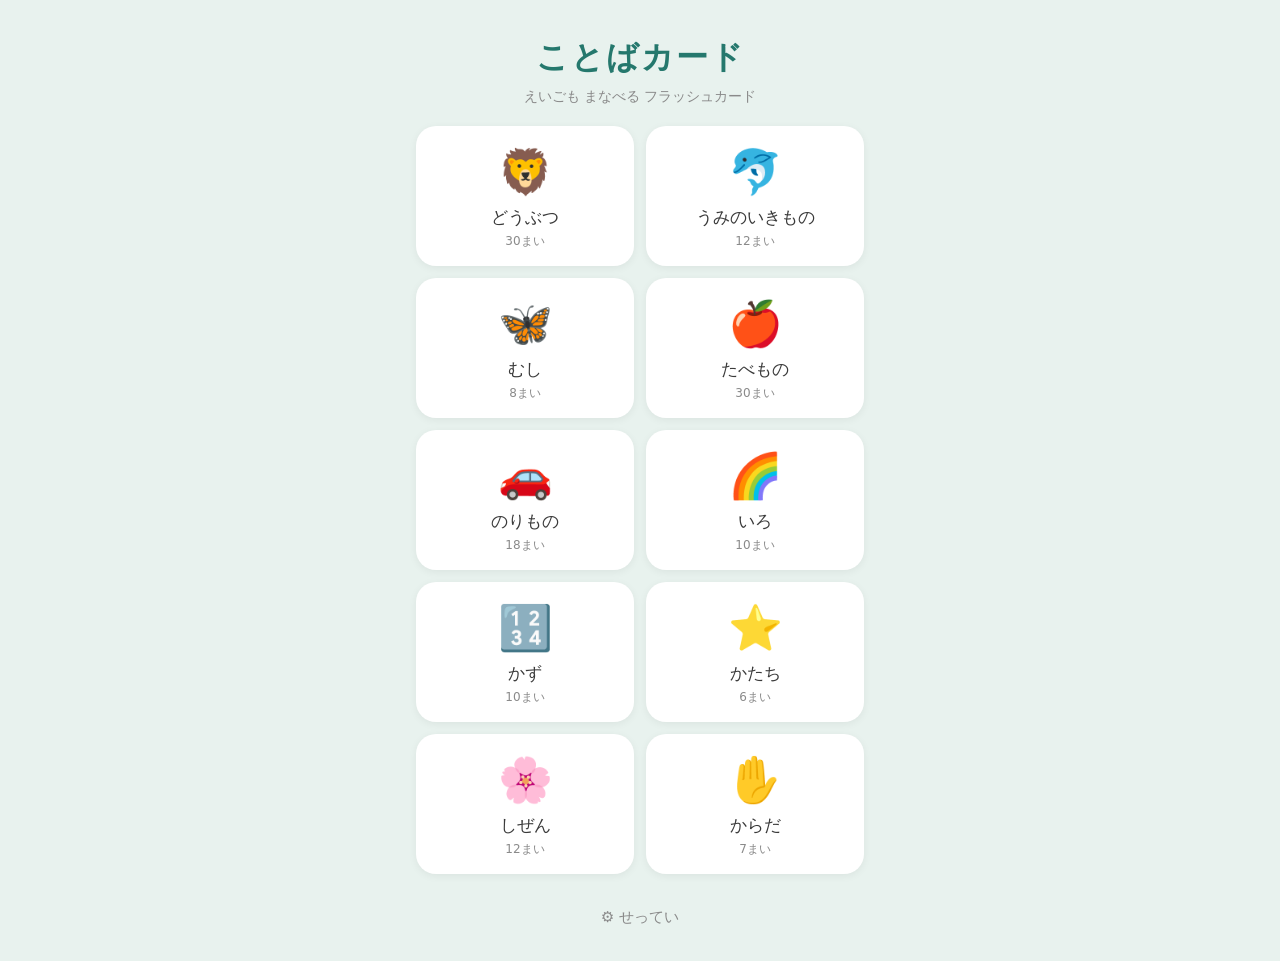
==== index.html @ 468d0690 "ことばカード v1: 英日バイリンガル知育フラッシュカード（音声読み上げ・クイズモード・PWA対応） Co-Authored-By: Claude Fable 5 <noreply@anthropic" ====
<!DOCTYPE html>
<html lang="ja">
<head>
  <meta charset="UTF-8">
  <meta name="viewport" content="width=device-width, initial-scale=1.0, maximum-scale=1.0, user-scalable=no">
  <title>ことばカード — 英語もまなべる知育フラッシュカード</title>
  <meta name="description" content="日本語と英語が学べる、お子さま向けの無料フラッシュカードアプリ。音声読み上げ・クイズモード付き。">
  <meta name="theme-color" content="#2f9e8f">
  <link rel="manifest" href="manifest.webmanifest">
  <link rel="icon" href="icons/icon.svg" type="image/svg+xml">
  <link rel="apple-touch-icon" href="icons/icon-180.png">
  <meta name="apple-mobile-web-app-capable" content="yes">
  <meta name="apple-mobile-web-app-status-bar-style" content="default">
  <meta name="apple-mobile-web-app-title" content="ことばカード">
  <link rel="stylesheet" href="styles.css">
</head>
<body>

  <!-- ホーム画面 -->
  <main id="home" class="screen">
    <header class="home-header">
      <h1>ことばカード</h1>
      <p class="subtitle">えいごも まなべる フラッシュカード</p>
    </header>
    <div class="deck-grid" id="deckGrid"></div>
    <footer class="home-footer">
      <button id="settingsBtn" class="text-btn">⚙️ せってい</button>
    </footer>
  </main>

  <!-- プレイ画面 -->
  <main id="player" class="screen hidden">
    <header class="player-header">
      <button id="closeBtn" class="icon-btn" aria-label="とじる">✕</button>
      <div class="progress-wrap">
        <div class="progress-label" id="progressLabel">1 / 10</div>
        <div class="progress-bar"><div class="progress-fill" id="progressFill"></div></div>
      </div>
      <button id="modeBtn" class="icon-btn" aria-label="モードきりかえ">❓</button>
    </header>

    <div class="card-area">
      <!-- フラッシュモード -->
      <div id="flashCard" class="card">
        <div class="card-emoji" id="cardEmoji">🍎</div>
        <div class="card-words">
          <button class="word-ja" id="wordJa">りんご <span class="speaker">🔊</span></button>
          <button class="word-en" id="wordEn">Apple <span class="speaker">🔊</span></button>
        </div>
      </div>

      <!-- クイズモード -->
      <div id="quizCard" class="card hidden">
        <div class="quiz-question">これは なにかな？</div>
        <div class="card-emoji quiz-emoji" id="quizEmoji">🍎</div>
        <div class="quiz-choices" id="quizChoices"></div>
      </div>
    </div>

    <div class="player-controls">
      <button id="prevBtn" class="ctrl-btn" aria-label="まえへ">◀</button>
      <button id="playBtn" class="play-btn" aria-label="じどうさいせい">▶</button>
      <button id="nextBtn" class="ctrl-btn" aria-label="つぎへ">▶</button>
    </div>
  </main>

  <!-- 設定モーダル -->
  <div id="settingsModal" class="modal hidden">
    <div class="modal-box">
      <h2>せってい</h2>
      <div class="setting-row">
        <span class="setting-label">ことば</span>
        <div class="seg" id="langSeg">
          <button data-v="both" class="on">りょうほう</button>
          <button data-v="ja">にほんご</button>
          <button data-v="en">えいご</button>
        </div>
      </div>
      <div class="setting-row">
        <span class="setting-label">はやさ</span>
        <div class="seg" id="speedSeg">
          <button data-v="slow">ゆっくり</button>
          <button data-v="normal" class="on">ふつう</button>
          <button data-v="fast">はやい</button>
        </div>
      </div>
      <div class="setting-row">
        <span class="setting-label">シャッフル</span>
        <div class="seg" id="shuffleSeg">
          <button data-v="off" class="on">じゅんばん</button>
          <button data-v="on">ばらばら</button>
        </div>
      </div>
      <button id="settingsClose" class="primary-btn">とじる</button>
    </div>
  </div>

  <script src="data.js"></script>
  <script src="app.js"></script>
</body>
</html>
---- styles.css ----
:root {
  --teal: #2f9e8f;
  --teal-dark: #25786d;
  --teal-bg: #e8f2ee;
  --cream: #faf7f2;
  --ink: #3a3a3a;
  --gray: #8a8a8a;
  --card: #ffffff;
  --red: #e57368;
  --yellow: #f5d442;
}

* { margin: 0; padding: 0; box-sizing: border-box; -webkit-tap-highlight-color: transparent; }

html, body { height: 100%; }

body {
  font-family: "Hiragino Maru Gothic ProN", "Hiragino Kaku Gothic ProN", "Yu Gothic", system-ui, sans-serif;
  background: var(--teal-bg);
  color: var(--ink);
  overscroll-behavior: none;
  -webkit-user-select: none;
  user-select: none;
}

.screen {
  max-width: 480px;
  margin: 0 auto;
  min-height: 100dvh;
  display: flex;
  flex-direction: column;
  padding: env(safe-area-inset-top) 16px env(safe-area-inset-bottom);
}

.hidden { display: none !important; }

/* ---------- ホーム ---------- */
.home-header { text-align: center; padding: 36px 0 20px; }
.home-header h1 { font-size: 32px; color: var(--teal-dark); letter-spacing: 2px; }
.subtitle { color: var(--gray); font-size: 14px; margin-top: 8px; }

.deck-grid {
  display: grid;
  grid-template-columns: 1fr 1fr;
  gap: 12px;
  padding-bottom: 16px;
}

.deck-btn {
  background: var(--card);
  border: none;
  border-radius: 20px;
  padding: 20px 12px 16px;
  font-family: inherit;
  font-size: 17px;
  color: var(--ink);
  box-shadow: 0 2px 8px rgba(0,0,0,0.06);
  cursor: pointer;
  transition: transform 0.1s;
}
.deck-btn:active { transform: scale(0.96); }
.deck-btn .deck-emoji { font-size: 44px; display: block; margin-bottom: 8px; }
.deck-btn .deck-count { display: block; font-size: 12px; color: var(--gray); margin-top: 4px; }

.home-footer { text-align: center; padding: 8px 0 24px; margin-top: auto; }
.text-btn {
  background: none; border: none; font-family: inherit;
  font-size: 15px; color: var(--gray); cursor: pointer; padding: 10px;
}

/* ---------- プレイヤー ---------- */
.player-header {
  display: flex;
  align-items: center;
  gap: 12px;
  padding: 16px 0 8px;
}

.icon-btn {
  background: var(--card);
  border: none;
  border-radius: 50%;
  width: 44px; height: 44px;
  font-size: 18px;
  color: var(--ink);
  cursor: pointer;
  box-shadow: 0 1px 4px rgba(0,0,0,0.08);
  flex-shrink: 0;
}
.icon-btn:active { transform: scale(0.94); }

.progress-wrap { flex: 1; }
.progress-label { text-align: center; font-size: 14px; color: var(--ink); margin-bottom: 6px; }
.progress-bar { height: 6px; background: rgba(0,0,0,0.08); border-radius: 3px; overflow: hidden; }
.progress-fill { height: 100%; width: 10%; background: var(--teal); border-radius: 3px; transition: width 0.3s; }

.card-area {
  flex: 1;
  display: flex;
  align-items: center;
  justify-content: center;
  padding: 12px 0;
}

.card {
  background: var(--card);
  border-radius: 28px;
  width: 100%;
  min-height: 420px;
  display: flex;
  flex-direction: column;
  align-items: center;
  justify-content: center;
  gap: 12px;
  box-shadow: 0 4px 16px rgba(0,0,0,0.08);
  padding: 24px;
  animation: cardIn 0.25s ease;
}

@keyframes cardIn {
  from { opacity: 0; transform: translateX(24px); }
  to   { opacity: 1; transform: translateX(0); }
}

.card-emoji {
  font-size: 140px;
  line-height: 1.2;
}

.card-words { display: flex; flex-direction: column; align-items: center; gap: 4px; }

.word-ja, .word-en {
  background: none; border: none; cursor: pointer;
  font-family: inherit;
  padding: 8px 16px;
  border-radius: 14px;
}
.word-ja { font-size: 34px; font-weight: bold; color: var(--teal-dark); }
.word-en { font-size: 22px; color: var(--gray); }
.word-ja:active, .word-en:active { background: var(--teal-bg); }
.speaker { font-size: 0.6em; vertical-align: middle; opacity: 0.6; }

/* ---------- クイズ ---------- */
.quiz-question { font-size: 22px; color: var(--ink); font-weight: bold; }
.quiz-emoji { font-size: 110px; }

.quiz-choices {
  display: flex;
  flex-direction: column;
  gap: 10px;
  width: 100%;
  max-width: 320px;
}

.choice-btn {
  background: var(--teal-bg);
  border: 2px solid transparent;
  border-radius: 16px;
  padding: 14px;
  font-family: inherit;
  font-size: 20px;
  font-weight: bold;
  color: var(--ink);
  cursor: pointer;
}
.choice-btn:active { transform: scale(0.97); }
.choice-btn.correct { background: var(--teal); color: #fff; border-color: var(--teal-dark); }
.choice-btn.wrong { background: #fde8e6; color: var(--red); border-color: var(--red); animation: shake 0.3s; }

@keyframes shake {
  0%, 100% { transform: translateX(0); }
  25% { transform: translateX(-6px); }
  75% { transform: translateX(6px); }
}

/* ---------- コントロール ---------- */
.player-controls {
  display: flex;
  align-items: center;
  justify-content: center;
  gap: 28px;
  padding: 12px 0 28px;
}

.ctrl-btn {
  background: var(--card);
  border: none;
  border-radius: 50%;
  width: 56px; height: 56px;
  font-size: 20px;
  color: var(--teal-dark);
  cursor: pointer;
  box-shadow: 0 2px 8px rgba(0,0,0,0.08);
}
.ctrl-btn:active { transform: scale(0.94); }

.play-btn {
  background: var(--teal);
  border: none;
  border-radius: 50%;
  width: 76px; height: 76px;
  font-size: 26px;
  color: #fff;
  cursor: pointer;
  box-shadow: 0 4px 12px rgba(47,158,143,0.4);
}
.play-btn:active { transform: scale(0.94); }
.play-btn.playing { background: var(--red); }

/* ---------- 設定モーダル ---------- */
.modal {
  position: fixed;
  inset: 0;
  background: rgba(0,0,0,0.4);
  display: flex;
  align-items: flex-end;
  justify-content: center;
  z-index: 10;
}

.modal-box {
  background: var(--cream);
  border-radius: 24px 24px 0 0;
  width: 100%;
  max-width: 480px;
  padding: 28px 24px calc(28px + env(safe-area-inset-bottom));
}
.modal-box h2 { font-size: 20px; margin-bottom: 20px; text-align: center; color: var(--teal-dark); }

.setting-row {
  display: flex;
  align-items: center;
  justify-content: space-between;
  margin-bottom: 16px;
  gap: 12px;
}
.setting-label { font-size: 16px; flex-shrink: 0; }

.seg {
  display: flex;
  background: rgba(0,0,0,0.06);
  border-radius: 12px;
  padding: 3px;
}
.seg button {
  background: none; border: none;
  font-family: inherit;
  font-size: 14px;
  padding: 8px 12px;
  border-radius: 10px;
  color: var(--gray);
  cursor: pointer;
  white-space: nowrap;
}
.seg button.on { background: #fff; color: var(--teal-dark); font-weight: bold; box-shadow: 0 1px 3px rgba(0,0,0,0.1); }

.primary-btn {
  width: 100%;
  background: var(--teal);
  color: #fff;
  border: none;
  border-radius: 16px;
  font-family: inherit;
  font-size: 17px;
  font-weight: bold;
  padding: 15px;
  margin-top: 8px;
  cursor: pointer;
}
.primary-btn:active { transform: scale(0.98); }
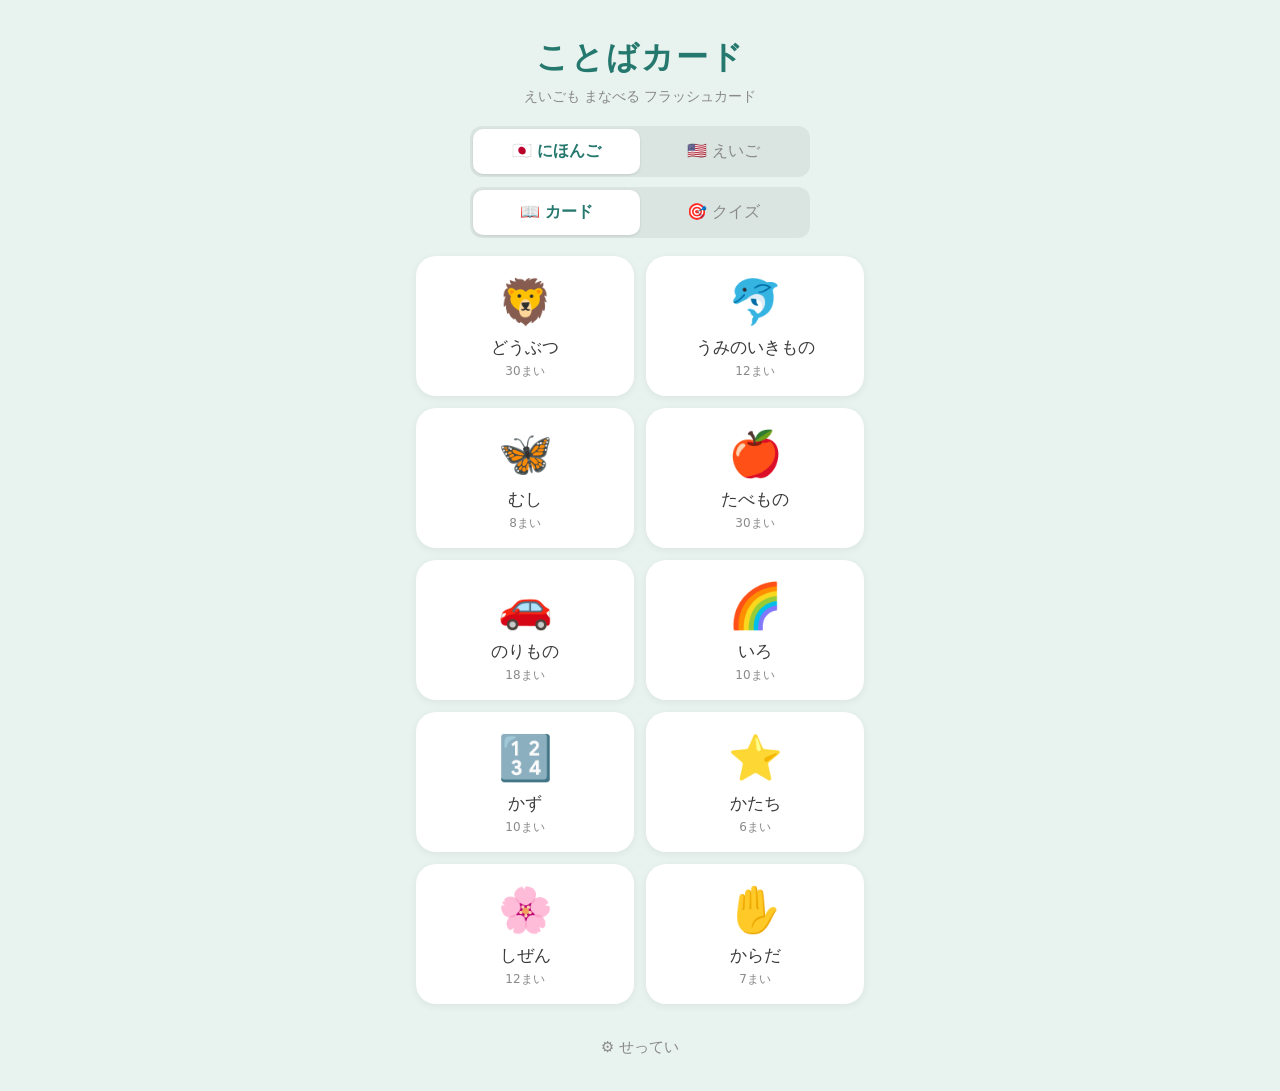
==== commit 2d6efbf3: "v2: 音声出題クイズ（絵を選ぶ式）・日英モード切替をホームに配置・英語音声の品質改善（ノベルティ声除外） Co-Authored-By: Claude Fable 5 <noreply@anthro" ====
--- a/index.html
+++ b/index.html
@@ -22,6 +22,16 @@
       <h1>ことばカード</h1>
       <p class="subtitle">えいごも まなべる フラッシュカード</p>
     </header>
+    <div class="home-seg-row">
+      <div class="seg big" id="homeLangSeg">
+        <button data-v="ja" class="on">🇯🇵 にほんご</button>
+        <button data-v="en">🇺🇸 えいご</button>
+      </div>
+      <div class="seg big" id="homeModeSeg">
+        <button data-v="flash" class="on">📖 カード</button>
+        <button data-v="quiz">🎯 クイズ</button>
+      </div>
+    </div>
     <div class="deck-grid" id="deckGrid"></div>
     <footer class="home-footer">
       <button id="settingsBtn" class="text-btn">⚙️ せってい</button>
@@ -44,15 +54,14 @@
       <div id="flashCard" class="card">
         <div class="card-emoji" id="cardEmoji">🍎</div>
         <div class="card-words">
-          <button class="word-ja" id="wordJa">りんご <span class="speaker">🔊</span></button>
-          <button class="word-en" id="wordEn">Apple <span class="speaker">🔊</span></button>
+          <button class="word-main" id="wordMain">りんご <span class="speaker">🔊</span></button>
         </div>
       </div>
 
-      <!-- クイズモード -->
+      <!-- クイズモード（音声出題 → 絵を選ぶ） -->
       <div id="quizCard" class="card hidden">
-        <div class="quiz-question">これは なにかな？</div>
-        <div class="card-emoji quiz-emoji" id="quizEmoji">🍎</div>
+        <button class="quiz-ask" id="quizAsk" aria-label="もういちど きく">🔊</button>
+        <div class="quiz-question" id="quizQuestion">りんごは どれかな？</div>
         <div class="quiz-choices" id="quizChoices"></div>
       </div>
     </div>
@@ -68,14 +77,6 @@
   <div id="settingsModal" class="modal hidden">
     <div class="modal-box">
       <h2>せってい</h2>
-      <div class="setting-row">
-        <span class="setting-label">ことば</span>
-        <div class="seg" id="langSeg">
-          <button data-v="both" class="on">りょうほう</button>
-          <button data-v="ja">にほんご</button>
-          <button data-v="en">えいご</button>
-        </div>
-      </div>
       <div class="setting-row">
         <span class="setting-label">はやさ</span>
         <div class="seg" id="speedSeg">
--- a/styles.css
+++ b/styles.css
@@ -39,6 +39,16 @@
 .home-header h1 { font-size: 32px; color: var(--teal-dark); letter-spacing: 2px; }
 .subtitle { color: var(--gray); font-size: 14px; margin-top: 8px; }
 
+.home-seg-row {
+  display: flex;
+  flex-direction: column;
+  gap: 10px;
+  align-items: center;
+  padding-bottom: 18px;
+}
+.seg.big { width: 100%; max-width: 340px; }
+.seg.big button { flex: 1; font-size: 16px; padding: 12px 8px; }
+
 .deck-grid {
   display: grid;
   grid-template-columns: 1fr 1fr;
@@ -129,43 +139,56 @@
 
 .card-words { display: flex; flex-direction: column; align-items: center; gap: 4px; }
 
-.word-ja, .word-en {
+.word-main {
   background: none; border: none; cursor: pointer;
   font-family: inherit;
   padding: 8px 16px;
   border-radius: 14px;
-}
-.word-ja { font-size: 34px; font-weight: bold; color: var(--teal-dark); }
-.word-en { font-size: 22px; color: var(--gray); }
-.word-ja:active, .word-en:active { background: var(--teal-bg); }
+  font-size: 34px; font-weight: bold; color: var(--teal-dark);
+}
+.word-main:active { background: var(--teal-bg); }
 .speaker { font-size: 0.6em; vertical-align: middle; opacity: 0.6; }
 
 /* ---------- クイズ ---------- */
-.quiz-question { font-size: 22px; color: var(--ink); font-weight: bold; }
-.quiz-emoji { font-size: 110px; }
+.quiz-ask {
+  background: var(--teal);
+  border: none;
+  border-radius: 50%;
+  width: 88px; height: 88px;
+  font-size: 38px;
+  cursor: pointer;
+  box-shadow: 0 4px 12px rgba(47,158,143,0.4);
+  margin-bottom: 4px;
+}
+.quiz-ask:active { transform: scale(0.94); }
+
+.quiz-question { font-size: 19px; color: var(--gray); font-weight: bold; margin-bottom: 12px; }
 
 .quiz-choices {
   display: flex;
-  flex-direction: column;
   gap: 10px;
   width: 100%;
-  max-width: 320px;
+  justify-content: center;
 }
 
 .choice-btn {
   background: var(--teal-bg);
-  border: 2px solid transparent;
-  border-radius: 16px;
-  padding: 14px;
-  font-family: inherit;
-  font-size: 20px;
-  font-weight: bold;
-  color: var(--ink);
-  cursor: pointer;
+  border: 3px solid transparent;
+  border-radius: 20px;
+  flex: 1;
+  max-width: 110px;
+  aspect-ratio: 1;
+  font-family: inherit;
+  font-size: 54px;
+  line-height: 1;
+  cursor: pointer;
+  display: flex;
+  align-items: center;
+  justify-content: center;
 }
 .choice-btn:active { transform: scale(0.97); }
-.choice-btn.correct { background: var(--teal); color: #fff; border-color: var(--teal-dark); }
-.choice-btn.wrong { background: #fde8e6; color: var(--red); border-color: var(--red); animation: shake 0.3s; }
+.choice-btn.correct { background: #d2ecdf; border-color: var(--teal); transform: scale(1.08); transition: transform 0.2s; }
+.choice-btn.wrong { background: #fde8e6; border-color: var(--red); animation: shake 0.3s; opacity: 0.5; }
 
 @keyframes shake {
   0%, 100% { transform: translateX(0); }
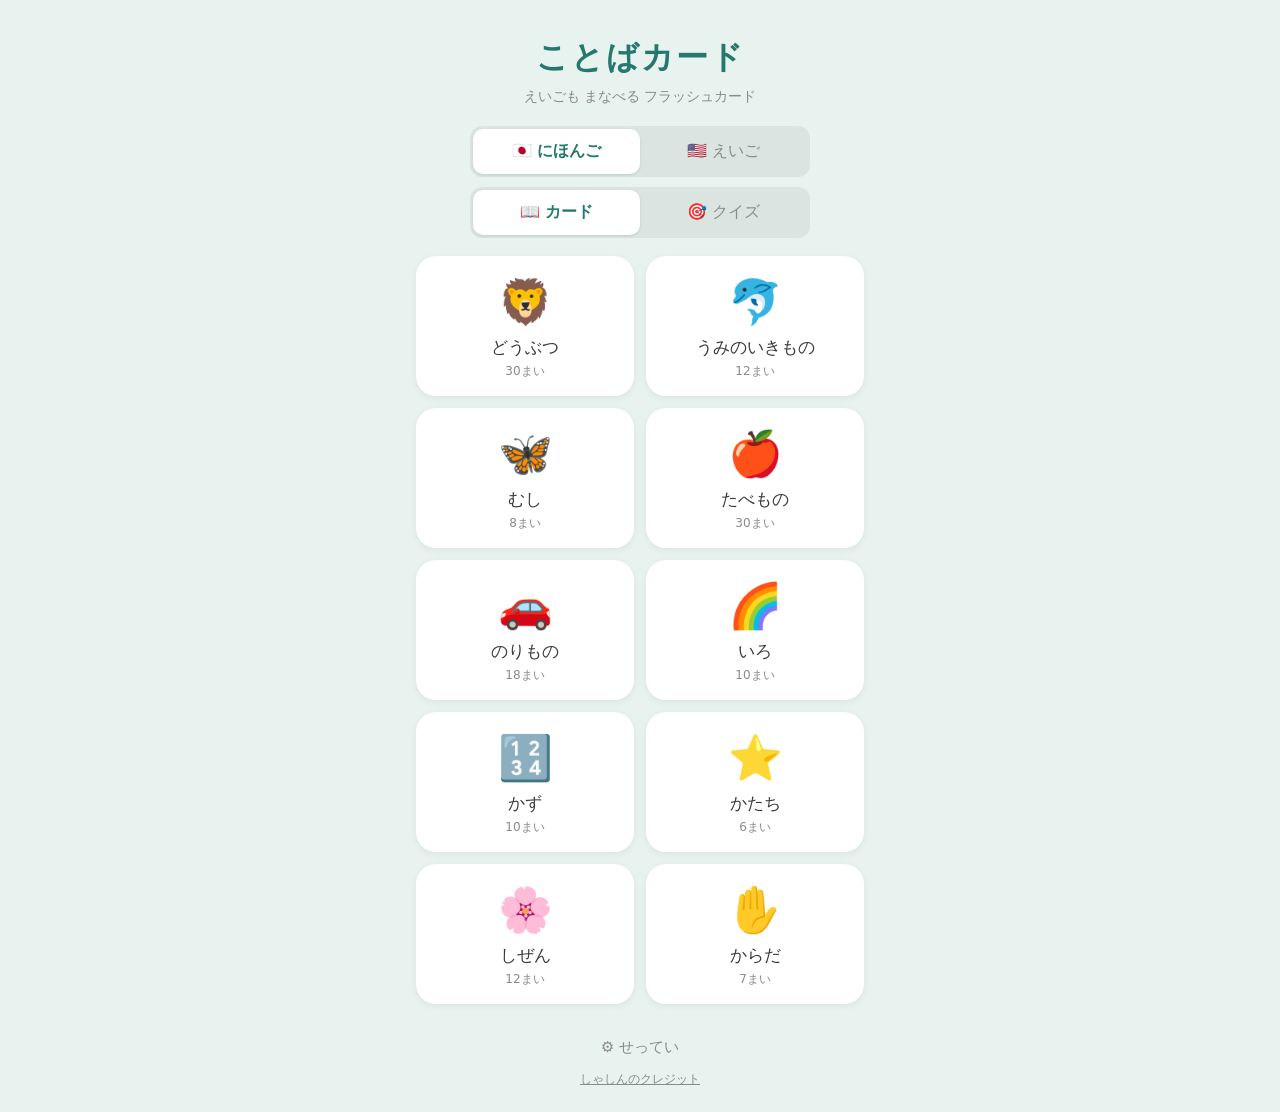
==== commit 90779030: "v4: 109枚の実写写真を追加（Wikimedia Commons・CC/PD）。写真/絵文字トグル、写真クイズ、クレジットページ - どうぶつ30・うみ12・むし8・たべもの30・のりもの17・し" ====
--- a/index.html
+++ b/index.html
@@ -35,6 +35,7 @@
     <div class="deck-grid" id="deckGrid"></div>
     <footer class="home-footer">
       <button id="settingsBtn" class="text-btn">⚙️ せってい</button>
+      <a class="credits-link" href="credits.html">しゃしんのクレジット</a>
     </footer>
   </main>
 
@@ -55,6 +56,7 @@
         <div class="card-emoji" id="cardEmoji">🍎</div>
         <div class="card-words">
           <button class="word-main" id="wordMain">りんご <span class="speaker">🔊</span></button>
+          <button class="cry-btn hidden" id="cryBtn">🐾 わんわん！</button>
         </div>
       </div>
 
@@ -78,6 +80,13 @@
     <div class="modal-box">
       <h2>せってい</h2>
       <div class="setting-row">
+        <span class="setting-label">えのしゅるい</span>
+        <div class="seg" id="visualSeg">
+          <button data-v="photo" class="on">しゃしん</button>
+          <button data-v="emoji">えもじ</button>
+        </div>
+      </div>
+      <div class="setting-row">
         <span class="setting-label">はやさ</span>
         <div class="seg" id="speedSeg">
           <button data-v="slow">ゆっくり</button>
--- a/styles.css
+++ b/styles.css
@@ -135,6 +135,33 @@
 .card-emoji {
   font-size: 140px;
   line-height: 1.2;
+  display: flex;
+  align-items: center;
+  justify-content: center;
+  width: 100%;
+}
+
+.card-photo {
+  width: 100%;
+  max-height: 280px;
+  object-fit: contain;
+  border-radius: 16px;
+}
+
+.choice-photo {
+  width: 100%;
+  height: 100%;
+  object-fit: cover;
+  border-radius: 17px;
+  display: block;
+}
+.choice-btn.has-photo { padding: 0; overflow: hidden; background: #fff; }
+
+.credits-link {
+  display: block;
+  margin-top: 4px;
+  font-size: 12px;
+  color: var(--gray);
 }
 
 .card-words { display: flex; flex-direction: column; align-items: center; gap: 4px; }
@@ -147,6 +174,21 @@
   font-size: 34px; font-weight: bold; color: var(--teal-dark);
 }
 .word-main:active { background: var(--teal-bg); }
+
+.cry-btn {
+  background: #fdf0d5;
+  border: none;
+  border-radius: 999px;
+  font-family: inherit;
+  font-size: 18px;
+  font-weight: bold;
+  color: #a9743a;
+  padding: 10px 22px;
+  margin-top: 6px;
+  cursor: pointer;
+  box-shadow: 0 1px 4px rgba(0,0,0,0.08);
+}
+.cry-btn:active { transform: scale(0.95); }
 .speaker { font-size: 0.6em; vertical-align: middle; opacity: 0.6; }
 
 /* ---------- クイズ ---------- */
